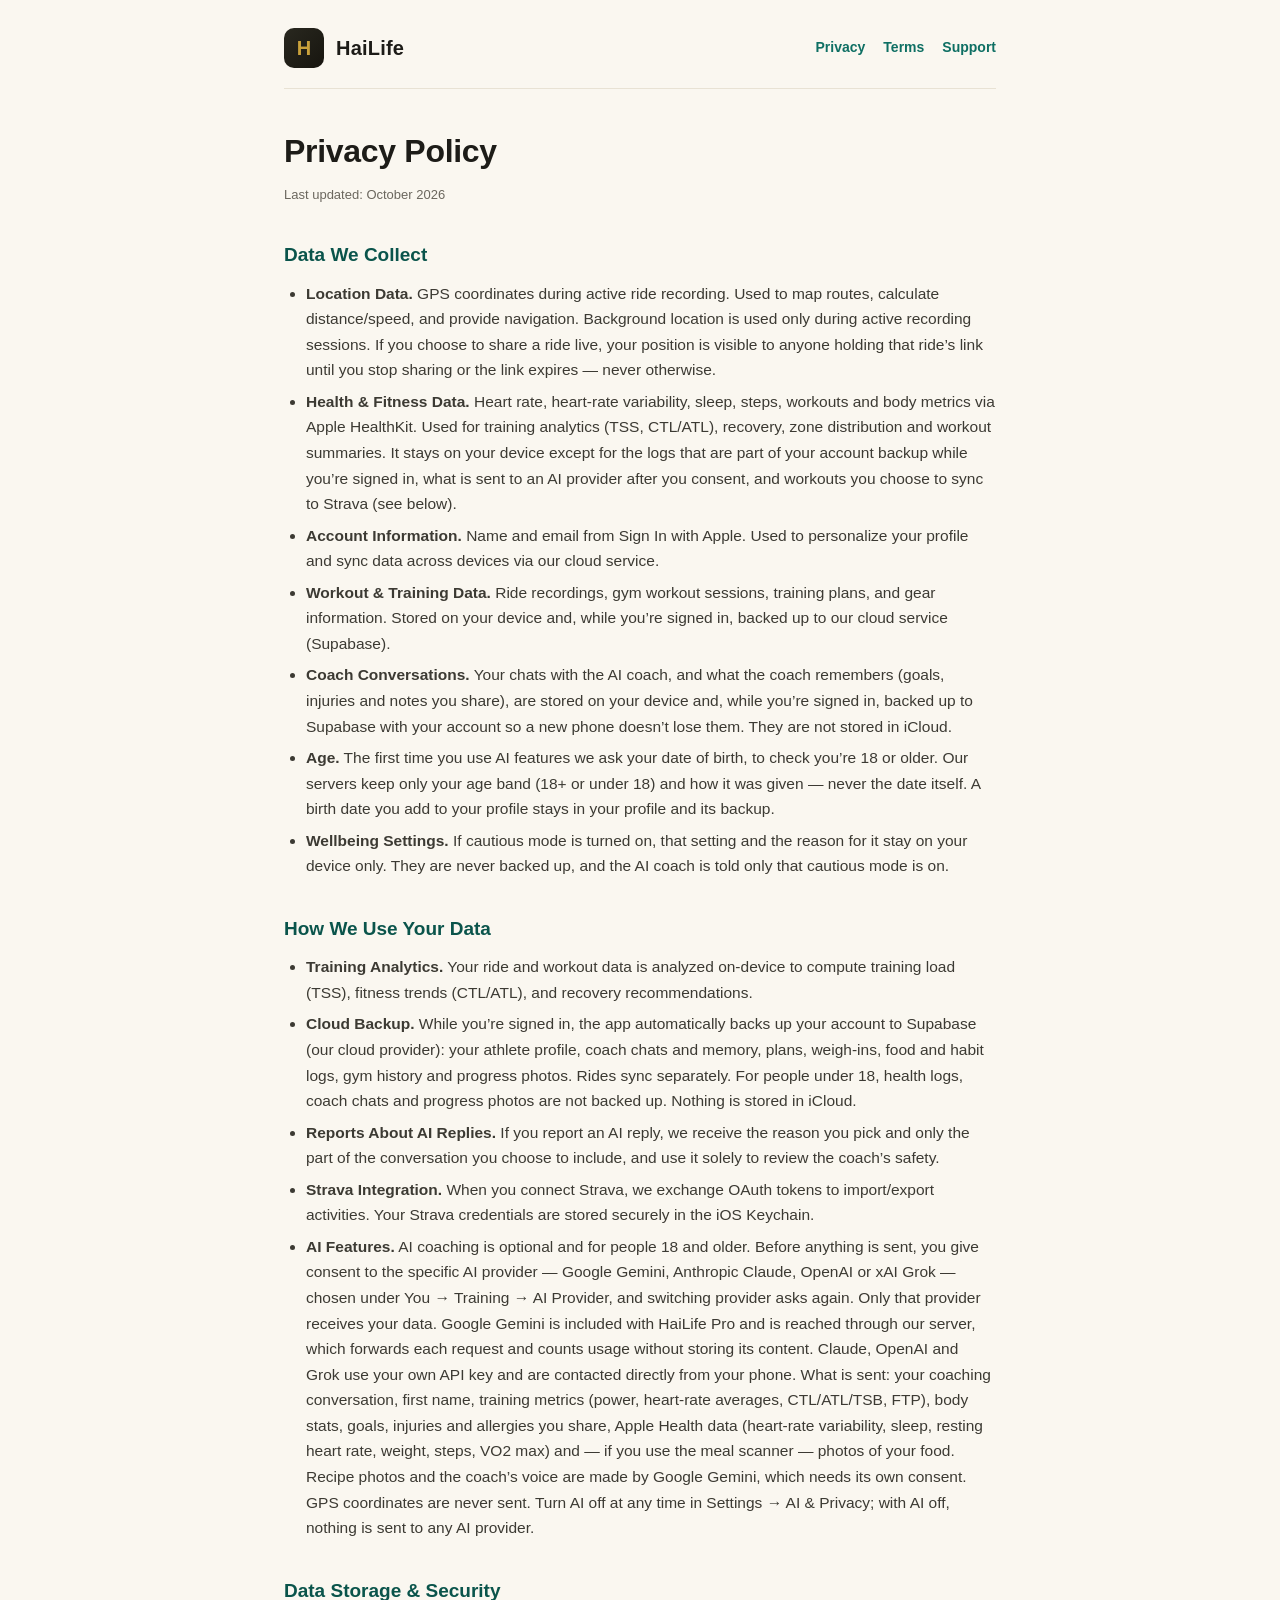
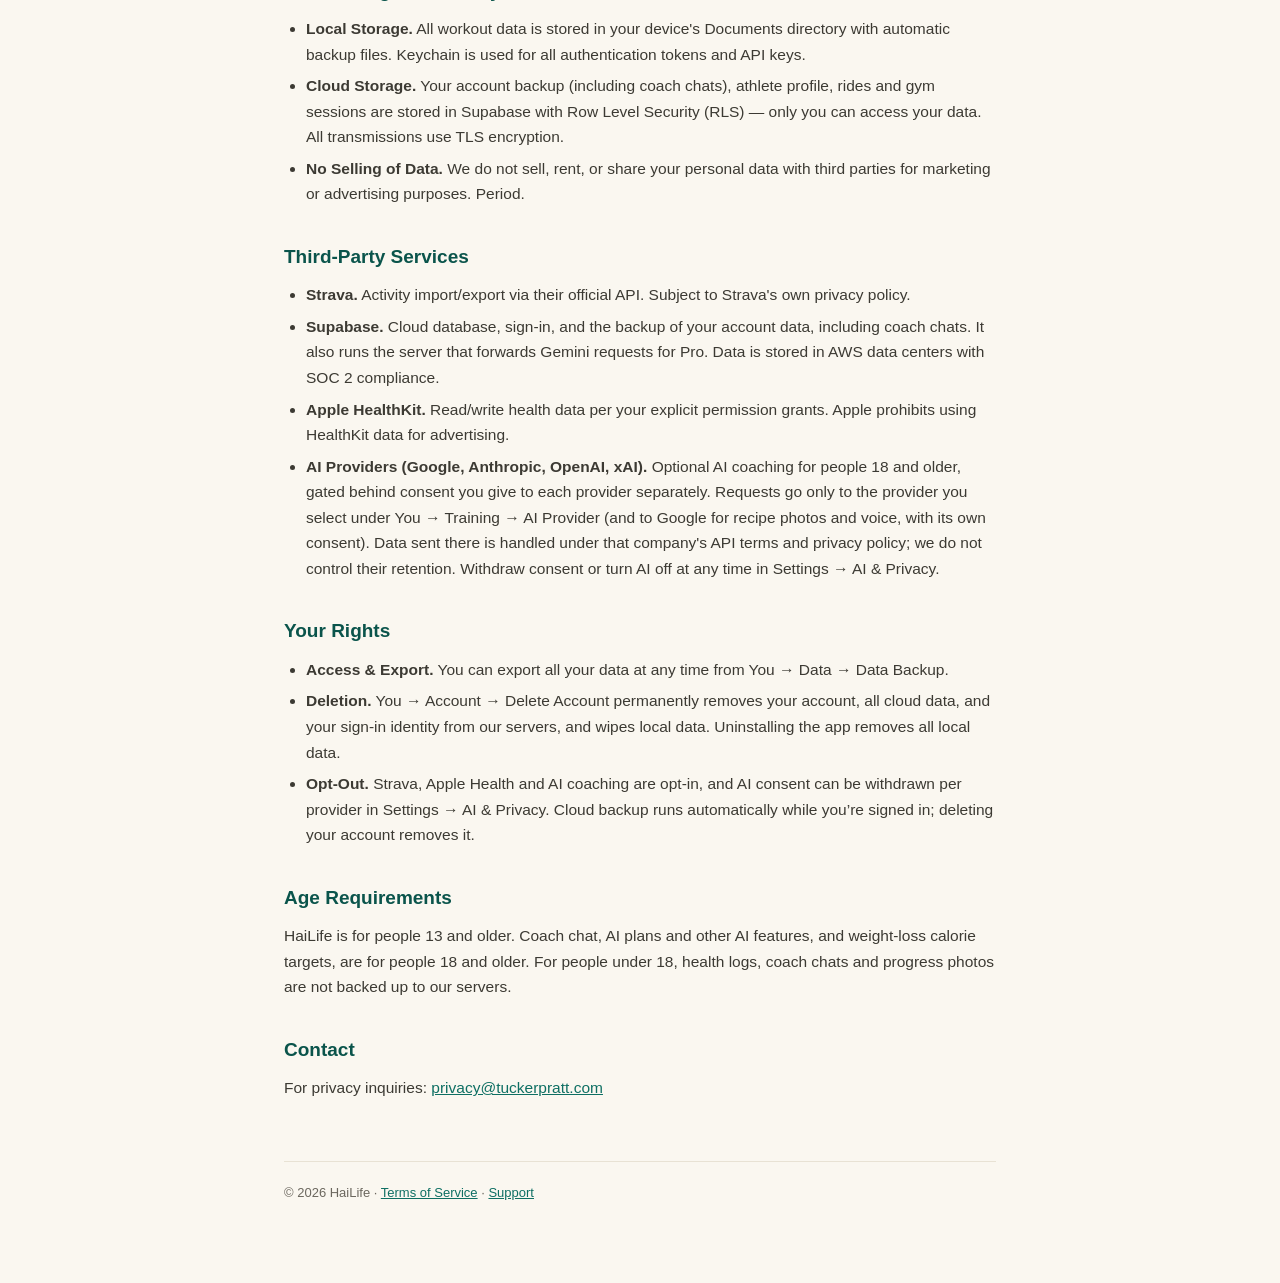
==== privacy.html @ 358e99cd "HaiLife public pages: home, privacy, terms, support, import format Published with GitHub Pages at ht" ====
<!DOCTYPE html>
<html lang="en">
<head>
<meta charset="utf-8">
<meta name="viewport" content="width=device-width, initial-scale=1">
<title>Privacy Policy — HaiLife</title>
<link rel="stylesheet" href="style.css">
</head>
<body>
<div class="wrap">
  <header class="site">
    <div class="mark">H</div>
    <div class="name"><a href="index.html">HaiLife</a></div>
    <nav>
      <a href="privacy.html">Privacy</a>
      <a href="terms.html">Terms</a>
      <a href="support.html">Support</a>
    </nav>
  </header>

  <h1>Privacy Policy</h1>
  <div class="updated">Last updated: October 2026</div>

  <h2>Data We Collect</h2>
  <ul>
    <li><strong>Location Data.</strong> GPS coordinates during active ride recording. Used to map routes, calculate distance/speed, and provide navigation. Background location is used only during active recording sessions. If you choose to share a ride live, your position is visible to anyone holding that ride&rsquo;s link until you stop sharing or the link expires &mdash; never otherwise.</li>
    <li><strong>Health &amp; Fitness Data.</strong> Heart rate, heart-rate variability, sleep, steps, workouts and body metrics via Apple HealthKit. Used for training analytics (TSS, CTL/ATL), recovery, zone distribution and workout summaries. It stays on your device except for the logs that are part of your account backup while you&rsquo;re signed in, what is sent to an AI provider after you consent, and workouts you choose to sync to Strava (see below).</li>
    <li><strong>Account Information.</strong> Name and email from Sign In with Apple. Used to personalize your profile and sync data across devices via our cloud service.</li>
    <li><strong>Workout &amp; Training Data.</strong> Ride recordings, gym workout sessions, training plans, and gear information. Stored on your device and, while you&rsquo;re signed in, backed up to our cloud service (Supabase).</li>
    <li><strong>Coach Conversations.</strong> Your chats with the AI coach, and what the coach remembers (goals, injuries and notes you share), are stored on your device and, while you&rsquo;re signed in, backed up to Supabase with your account so a new phone doesn&rsquo;t lose them. They are not stored in iCloud.</li>
    <li><strong>Age.</strong> The first time you use AI features we ask your date of birth, to check you&rsquo;re 18 or older. Our servers keep only your age band (18+ or under 18) and how it was given &mdash; never the date itself. A birth date you add to your profile stays in your profile and its backup.</li>
    <li><strong>Wellbeing Settings.</strong> If cautious mode is turned on, that setting and the reason for it stay on your device only. They are never backed up, and the AI coach is told only that cautious mode is on.</li>
  </ul>

  <h2>How We Use Your Data</h2>
  <ul>
    <li><strong>Training Analytics.</strong> Your ride and workout data is analyzed on-device to compute training load (TSS), fitness trends (CTL/ATL), and recovery recommendations.</li>
    <li><strong>Cloud Backup.</strong> While you&rsquo;re signed in, the app automatically backs up your account to Supabase (our cloud provider): your athlete profile, coach chats and memory, plans, weigh-ins, food and habit logs, gym history and progress photos. Rides sync separately. For people under 18, health logs, coach chats and progress photos are not backed up. Nothing is stored in iCloud.</li>
    <li><strong>Reports About AI Replies.</strong> If you report an AI reply, we receive the reason you pick and only the part of the conversation you choose to include, and use it solely to review the coach&rsquo;s safety.</li>
    <li><strong>Strava Integration.</strong> When you connect Strava, we exchange OAuth tokens to import/export activities. Your Strava credentials are stored securely in the iOS Keychain.</li>
    <li><strong>AI Features.</strong> AI coaching is optional and for people 18 and older. Before anything is sent, you give consent to the specific AI provider &mdash; Google Gemini, Anthropic Claude, OpenAI or xAI Grok &mdash; chosen under You &rarr; Training &rarr; AI Provider, and switching provider asks again. Only that provider receives your data. Google Gemini is included with HaiLife Pro and is reached through our server, which forwards each request and counts usage without storing its content. Claude, OpenAI and Grok use your own API key and are contacted directly from your phone. What is sent: your coaching conversation, first name, training metrics (power, heart-rate averages, CTL/ATL/TSB, FTP), body stats, goals, injuries and allergies you share, Apple Health data (heart-rate variability, sleep, resting heart rate, weight, steps, VO2 max) and &mdash; if you use the meal scanner &mdash; photos of your food. Recipe photos and the coach&rsquo;s voice are made by Google Gemini, which needs its own consent. GPS coordinates are never sent. Turn AI off at any time in Settings &rarr; AI &amp; Privacy; with AI off, nothing is sent to any AI provider.</li>
  </ul>

  <h2>Data Storage &amp; Security</h2>
  <ul>
    <li><strong>Local Storage.</strong> All workout data is stored in your device's Documents directory with automatic backup files. Keychain is used for all authentication tokens and API keys.</li>
    <li><strong>Cloud Storage.</strong> Your account backup (including coach chats), athlete profile, rides and gym sessions are stored in Supabase with Row Level Security (RLS) &mdash; only you can access your data. All transmissions use TLS encryption.</li>
    <li><strong>No Selling of Data.</strong> We do not sell, rent, or share your personal data with third parties for marketing or advertising purposes. Period.</li>
  </ul>

  <h2>Third-Party Services</h2>
  <ul>
    <li><strong>Strava.</strong> Activity import/export via their official API. Subject to Strava's own privacy policy.</li>
    <li><strong>Supabase.</strong> Cloud database, sign-in, and the backup of your account data, including coach chats. It also runs the server that forwards Gemini requests for Pro. Data is stored in AWS data centers with SOC 2 compliance.</li>
    <li><strong>Apple HealthKit.</strong> Read/write health data per your explicit permission grants. Apple prohibits using HealthKit data for advertising.</li>
    <li><strong>AI Providers (Google, Anthropic, OpenAI, xAI).</strong> Optional AI coaching for people 18 and older, gated behind consent you give to each provider separately. Requests go only to the provider you select under You &rarr; Training &rarr; AI Provider (and to Google for recipe photos and voice, with its own consent). Data sent there is handled under that company's API terms and privacy policy; we do not control their retention. Withdraw consent or turn AI off at any time in Settings &rarr; AI &amp; Privacy.</li>
  </ul>

  <h2>Your Rights</h2>
  <ul>
    <li><strong>Access &amp; Export.</strong> You can export all your data at any time from You &rarr; Data &rarr; Data Backup.</li>
    <li><strong>Deletion.</strong> You &rarr; Account &rarr; Delete Account permanently removes your account, all cloud data, and your sign-in identity from our servers, and wipes local data. Uninstalling the app removes all local data.</li>
    <li><strong>Opt-Out.</strong> Strava, Apple Health and AI coaching are opt-in, and AI consent can be withdrawn per provider in Settings &rarr; AI &amp; Privacy. Cloud backup runs automatically while you&rsquo;re signed in; deleting your account removes it.</li>
  </ul>

  <h2>Age Requirements</h2>
  <p>HaiLife is for people 13 and older. Coach chat, AI plans and other AI features, and weight-loss calorie targets, are for people 18 and older. For people under 18, health logs, coach chats and progress photos are not backed up to our servers.</p>

  <h2>Contact</h2>
  <p>For privacy inquiries: <a href="mailto:privacy@tuckerpratt.com">privacy@tuckerpratt.com</a></p>

  <footer class="site">© 2026 HaiLife · <a href="terms.html">Terms of Service</a> · <a href="support.html">Support</a></footer>
</div>
</body>
</html>
---- style.css ----
/* HaiLife legal pages — shared styles */
:root {
  --bg: #faf7f0;
  --surface: #ffffff;
  --ink: #1d1c18;
  --muted: #6b675e;
  --teal: #0e6f63;
  --teal-dark: #0a544b;
  --gold: #c9a13b;
  --border: #e8e2d4;
}
* { margin: 0; padding: 0; box-sizing: border-box; }
body {
  font-family: -apple-system, BlinkMacSystemFont, "Segoe UI", Roboto, Helvetica, Arial, sans-serif;
  background: var(--bg);
  color: var(--ink);
  line-height: 1.65;
}
.wrap { max-width: 760px; margin: 0 auto; padding: 0 24px 80px; }
header.site {
  padding: 28px 0 20px;
  display: flex; align-items: center; gap: 12px;
  border-bottom: 1px solid var(--border);
  margin-bottom: 36px;
}
.mark {
  width: 40px; height: 40px; border-radius: 10px;
  background: linear-gradient(135px, #29281f, #17150f);
  background: linear-gradient(135deg, #29281f, #17150f);
  color: var(--gold); font-weight: 800; font-size: 20px;
  display: flex; align-items: center; justify-content: center;
}
header.site .name { font-weight: 800; font-size: 20px; letter-spacing: 0.2px; }
header.site .name a { color: var(--ink); text-decoration: none; }
header.site nav { margin-left: auto; display: flex; gap: 18px; }
header.site nav a { color: var(--teal); text-decoration: none; font-size: 14px; font-weight: 600; }
header.site nav a:hover { text-decoration: underline; }
h1 { font-size: 32px; letter-spacing: -0.3px; margin-bottom: 6px; }
.updated { color: var(--muted); font-size: 13px; margin-bottom: 32px; }
h2 { font-size: 19px; margin: 34px 0 10px; color: var(--teal-dark); }
h3 { font-size: 15.5px; margin: 18px 0 4px; }
p, li { font-size: 15.5px; color: #3c3a33; }
p + p { margin-top: 10px; }
ul { padding-left: 22px; margin: 8px 0; }
li { margin: 6px 0; }
a { color: var(--teal); }
.card {
  background: var(--surface); border: 1px solid var(--border);
  border-radius: 14px; padding: 22px 24px; margin: 16px 0;
}
.tiles { display: grid; grid-template-columns: 1fr; gap: 14px; margin-top: 24px; }
@media (min-width: 620px) { .tiles { grid-template-columns: 1fr 1fr; } }
.tile {
  display: block; background: var(--surface); border: 1px solid var(--border);
  border-radius: 14px; padding: 20px 22px; text-decoration: none; color: var(--ink);
}
.tile:hover { border-color: var(--teal); }
.tile .t { font-weight: 700; margin-bottom: 4px; color: var(--teal-dark); }
.tile .d { font-size: 14px; color: var(--muted); }
footer.site {
  margin-top: 60px; padding-top: 20px; border-top: 1px solid var(--border);
  font-size: 13px; color: var(--muted);
}
.shout {
  background: #fdf9ee; border: 1px solid #ecd9a8; border-radius: 12px;
  padding: 14px 18px; font-size: 14.5px; margin: 14px 0;
}
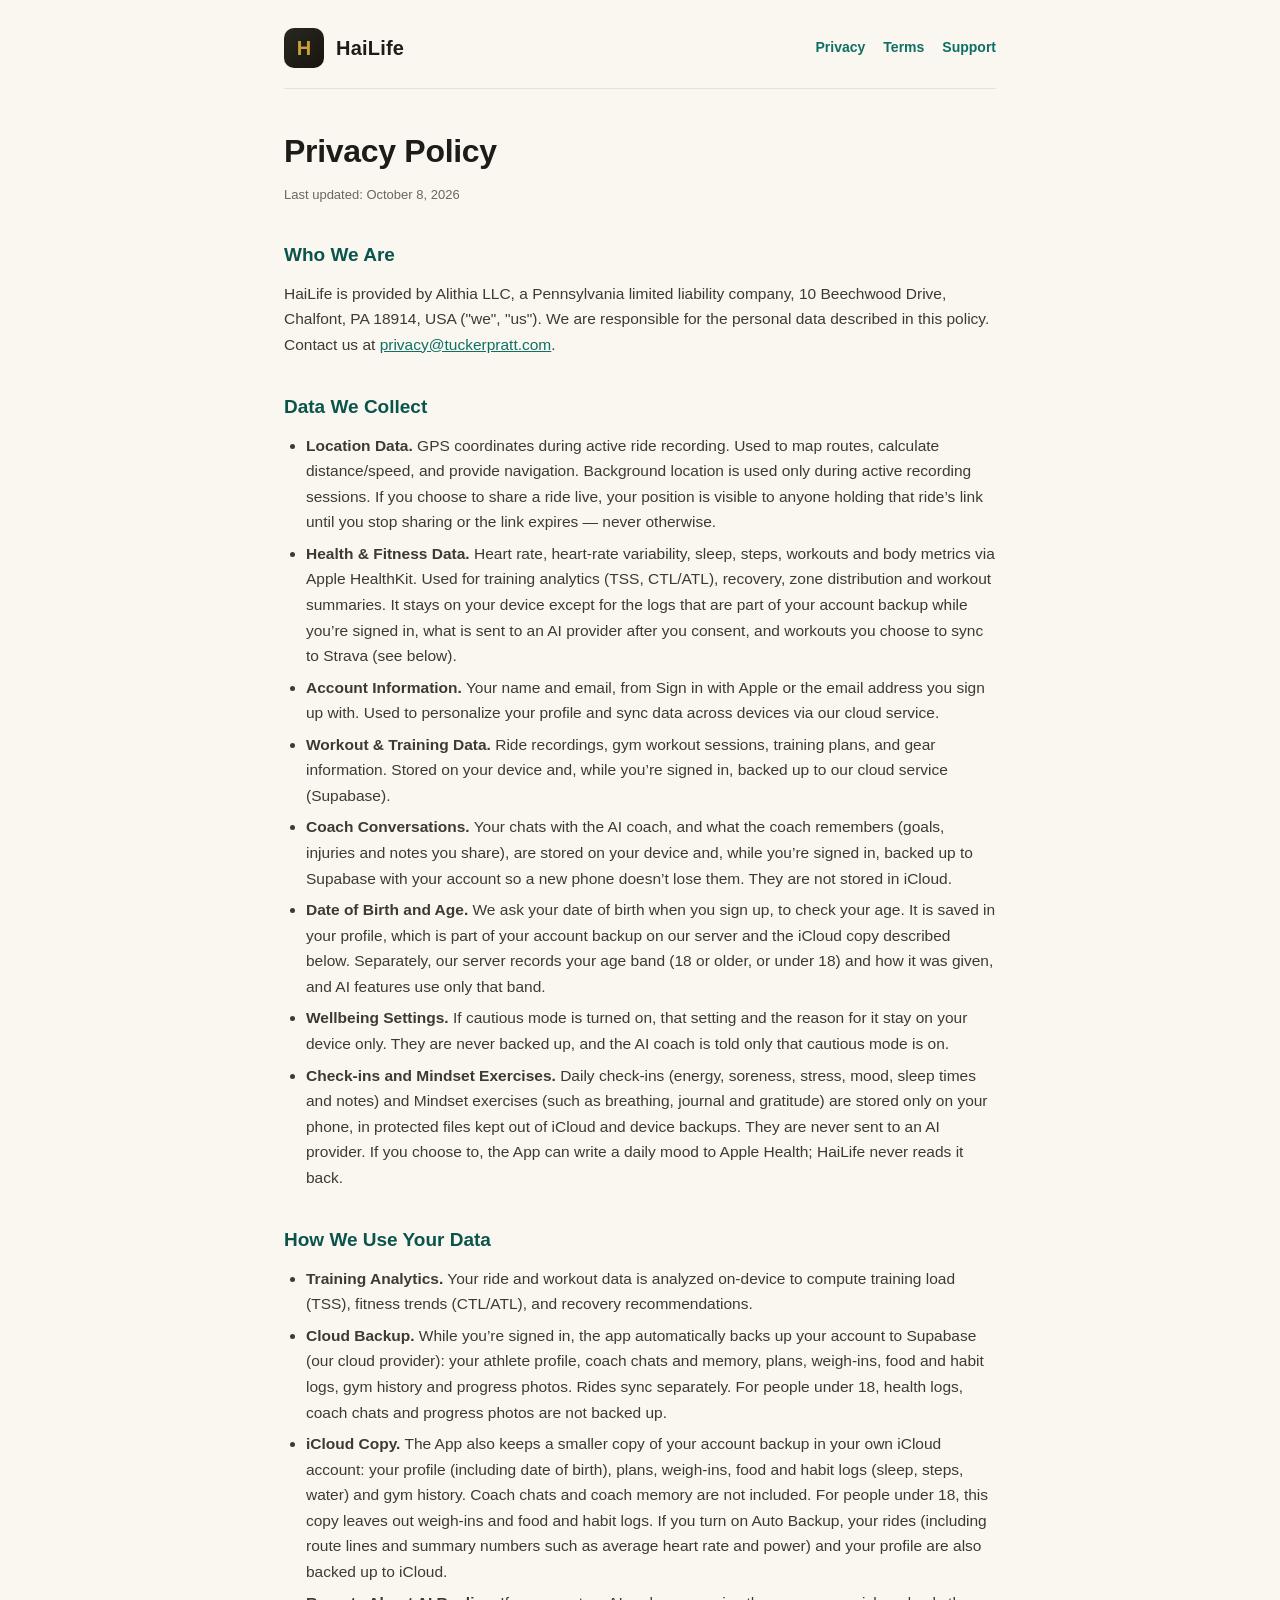
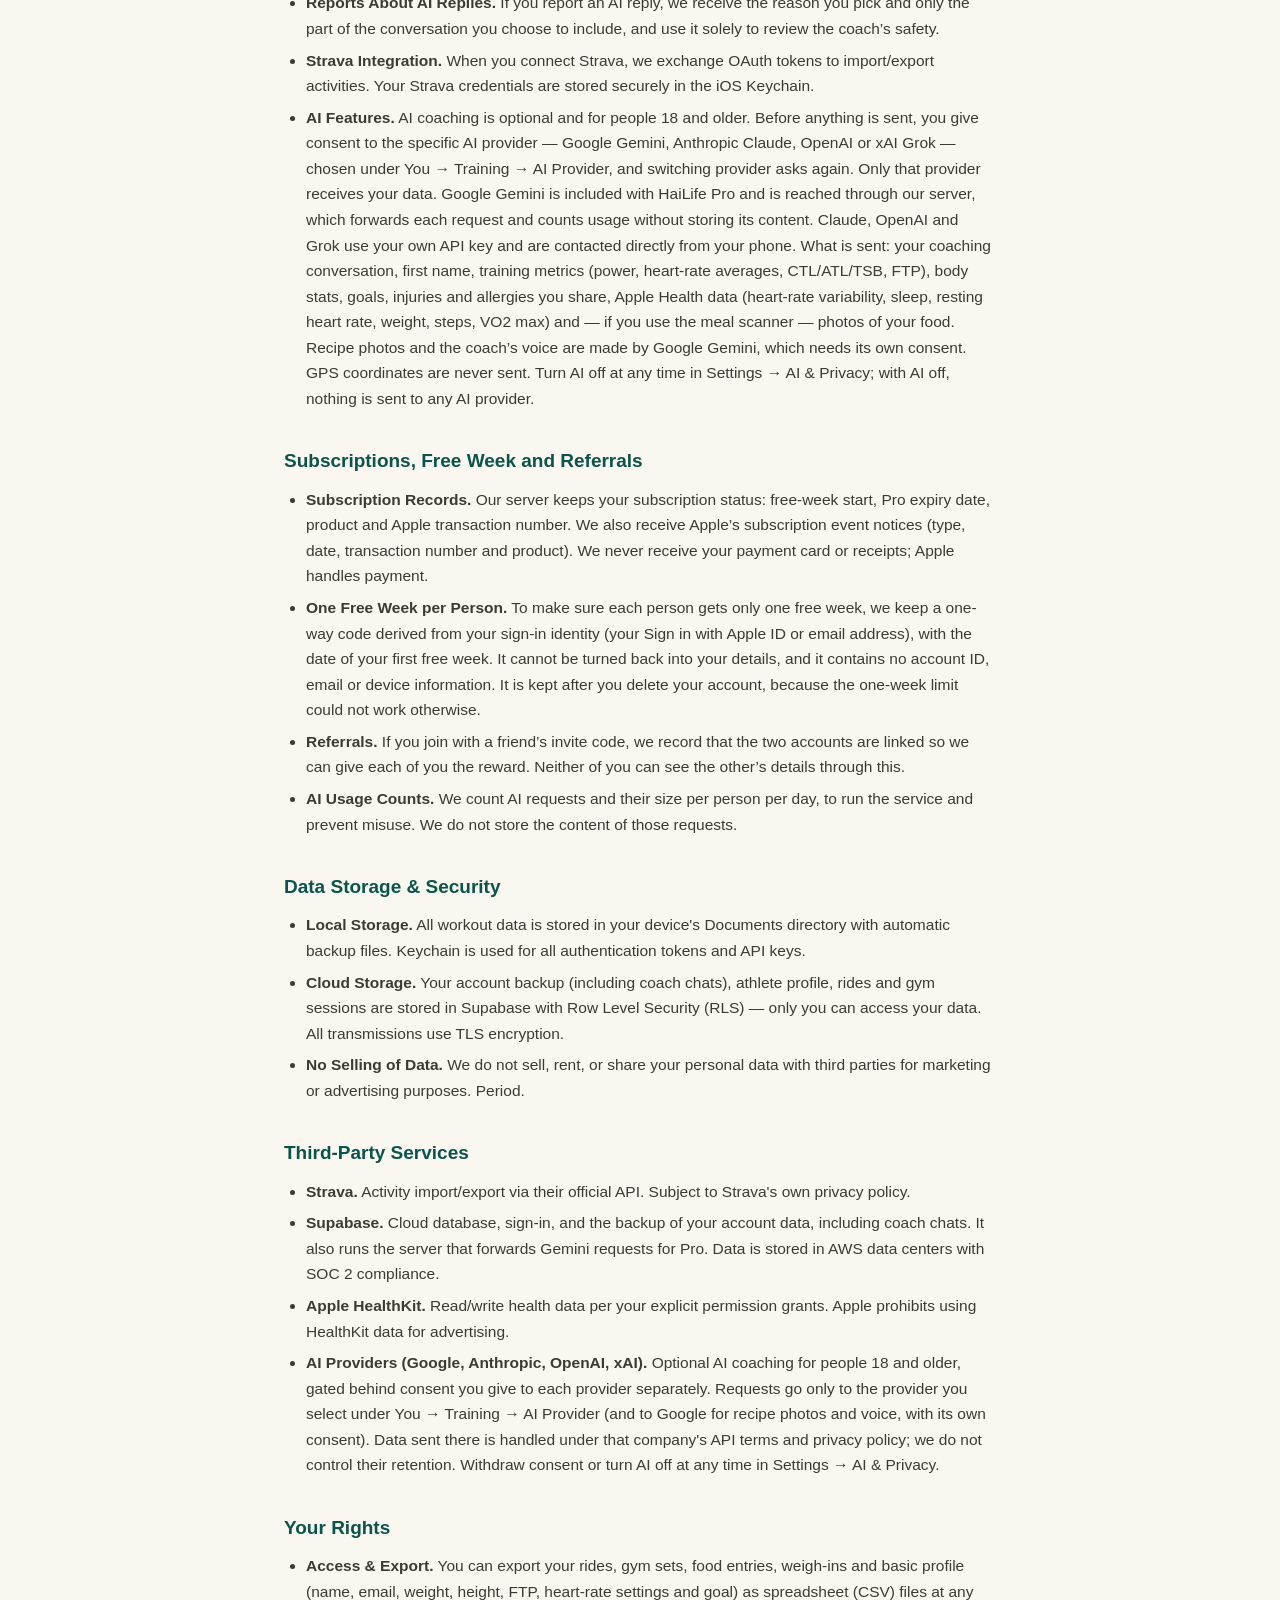
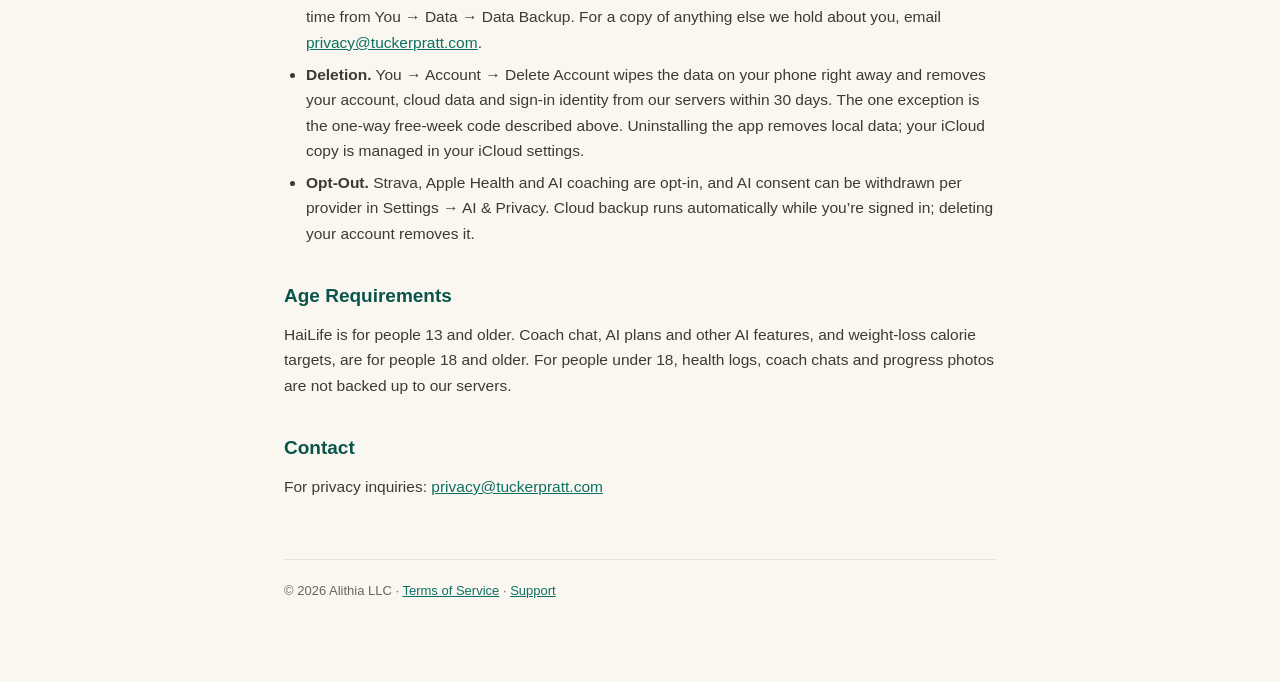
==== commit d3c7c21a: "Pages: HaiLife is provided by Alithia LLC; stronger Terms; accurate Privacy Policy Terms of Service " ====
--- a/privacy.html
+++ b/privacy.html
@@ -19,26 +19,39 @@
   </header>
 
   <h1>Privacy Policy</h1>
-  <div class="updated">Last updated: October 2026</div>
+  <div class="updated">Last updated: October 8, 2026</div>
+
+  <h2>Who We Are</h2>
+  <p>HaiLife is provided by Alithia LLC, a Pennsylvania limited liability company, 10 Beechwood Drive, Chalfont, PA 18914, USA ("we", "us"). We are responsible for the personal data described in this policy. Contact us at <a href="mailto:privacy@tuckerpratt.com">privacy@tuckerpratt.com</a>.</p>
 
   <h2>Data We Collect</h2>
   <ul>
     <li><strong>Location Data.</strong> GPS coordinates during active ride recording. Used to map routes, calculate distance/speed, and provide navigation. Background location is used only during active recording sessions. If you choose to share a ride live, your position is visible to anyone holding that ride&rsquo;s link until you stop sharing or the link expires &mdash; never otherwise.</li>
     <li><strong>Health &amp; Fitness Data.</strong> Heart rate, heart-rate variability, sleep, steps, workouts and body metrics via Apple HealthKit. Used for training analytics (TSS, CTL/ATL), recovery, zone distribution and workout summaries. It stays on your device except for the logs that are part of your account backup while you&rsquo;re signed in, what is sent to an AI provider after you consent, and workouts you choose to sync to Strava (see below).</li>
-    <li><strong>Account Information.</strong> Name and email from Sign In with Apple. Used to personalize your profile and sync data across devices via our cloud service.</li>
+    <li><strong>Account Information.</strong> Your name and email, from Sign in with Apple or the email address you sign up with. Used to personalize your profile and sync data across devices via our cloud service.</li>
     <li><strong>Workout &amp; Training Data.</strong> Ride recordings, gym workout sessions, training plans, and gear information. Stored on your device and, while you&rsquo;re signed in, backed up to our cloud service (Supabase).</li>
     <li><strong>Coach Conversations.</strong> Your chats with the AI coach, and what the coach remembers (goals, injuries and notes you share), are stored on your device and, while you&rsquo;re signed in, backed up to Supabase with your account so a new phone doesn&rsquo;t lose them. They are not stored in iCloud.</li>
-    <li><strong>Age.</strong> The first time you use AI features we ask your date of birth, to check you&rsquo;re 18 or older. Our servers keep only your age band (18+ or under 18) and how it was given &mdash; never the date itself. A birth date you add to your profile stays in your profile and its backup.</li>
+    <li><strong>Date of Birth and Age.</strong> We ask your date of birth when you sign up, to check your age. It is saved in your profile, which is part of your account backup on our server and the iCloud copy described below. Separately, our server records your age band (18 or older, or under 18) and how it was given, and AI features use only that band.</li>
     <li><strong>Wellbeing Settings.</strong> If cautious mode is turned on, that setting and the reason for it stay on your device only. They are never backed up, and the AI coach is told only that cautious mode is on.</li>
+    <li><strong>Check-ins and Mindset Exercises.</strong> Daily check-ins (energy, soreness, stress, mood, sleep times and notes) and Mindset exercises (such as breathing, journal and gratitude) are stored only on your phone, in protected files kept out of iCloud and device backups. They are never sent to an AI provider. If you choose to, the App can write a daily mood to Apple Health; HaiLife never reads it back.</li>
   </ul>
 
   <h2>How We Use Your Data</h2>
   <ul>
     <li><strong>Training Analytics.</strong> Your ride and workout data is analyzed on-device to compute training load (TSS), fitness trends (CTL/ATL), and recovery recommendations.</li>
-    <li><strong>Cloud Backup.</strong> While you&rsquo;re signed in, the app automatically backs up your account to Supabase (our cloud provider): your athlete profile, coach chats and memory, plans, weigh-ins, food and habit logs, gym history and progress photos. Rides sync separately. For people under 18, health logs, coach chats and progress photos are not backed up. Nothing is stored in iCloud.</li>
+    <li><strong>Cloud Backup.</strong> While you&rsquo;re signed in, the app automatically backs up your account to Supabase (our cloud provider): your athlete profile, coach chats and memory, plans, weigh-ins, food and habit logs, gym history and progress photos. Rides sync separately. For people under 18, health logs, coach chats and progress photos are not backed up.</li>
+    <li><strong>iCloud Copy.</strong> The App also keeps a smaller copy of your account backup in your own iCloud account: your profile (including date of birth), plans, weigh-ins, food and habit logs (sleep, steps, water) and gym history. Coach chats and coach memory are not included. For people under 18, this copy leaves out weigh-ins and food and habit logs. If you turn on Auto Backup, your rides (including route lines and summary numbers such as average heart rate and power) and your profile are also backed up to iCloud.</li>
     <li><strong>Reports About AI Replies.</strong> If you report an AI reply, we receive the reason you pick and only the part of the conversation you choose to include, and use it solely to review the coach&rsquo;s safety.</li>
     <li><strong>Strava Integration.</strong> When you connect Strava, we exchange OAuth tokens to import/export activities. Your Strava credentials are stored securely in the iOS Keychain.</li>
     <li><strong>AI Features.</strong> AI coaching is optional and for people 18 and older. Before anything is sent, you give consent to the specific AI provider &mdash; Google Gemini, Anthropic Claude, OpenAI or xAI Grok &mdash; chosen under You &rarr; Training &rarr; AI Provider, and switching provider asks again. Only that provider receives your data. Google Gemini is included with HaiLife Pro and is reached through our server, which forwards each request and counts usage without storing its content. Claude, OpenAI and Grok use your own API key and are contacted directly from your phone. What is sent: your coaching conversation, first name, training metrics (power, heart-rate averages, CTL/ATL/TSB, FTP), body stats, goals, injuries and allergies you share, Apple Health data (heart-rate variability, sleep, resting heart rate, weight, steps, VO2 max) and &mdash; if you use the meal scanner &mdash; photos of your food. Recipe photos and the coach&rsquo;s voice are made by Google Gemini, which needs its own consent. GPS coordinates are never sent. Turn AI off at any time in Settings &rarr; AI &amp; Privacy; with AI off, nothing is sent to any AI provider.</li>
+  </ul>
+
+  <h2>Subscriptions, Free Week and Referrals</h2>
+  <ul>
+    <li><strong>Subscription Records.</strong> Our server keeps your subscription status: free-week start, Pro expiry date, product and Apple transaction number. We also receive Apple&rsquo;s subscription event notices (type, date, transaction number and product). We never receive your payment card or receipts; Apple handles payment.</li>
+    <li><strong>One Free Week per Person.</strong> To make sure each person gets only one free week, we keep a one-way code derived from your sign-in identity (your Sign in with Apple ID or email address), with the date of your first free week. It cannot be turned back into your details, and it contains no account ID, email or device information. It is kept after you delete your account, because the one-week limit could not work otherwise.</li>
+    <li><strong>Referrals.</strong> If you join with a friend&rsquo;s invite code, we record that the two accounts are linked so we can give each of you the reward. Neither of you can see the other&rsquo;s details through this.</li>
+    <li><strong>AI Usage Counts.</strong> We count AI requests and their size per person per day, to run the service and prevent misuse. We do not store the content of those requests.</li>
   </ul>
 
   <h2>Data Storage &amp; Security</h2>
@@ -58,8 +71,8 @@
 
   <h2>Your Rights</h2>
   <ul>
-    <li><strong>Access &amp; Export.</strong> You can export all your data at any time from You &rarr; Data &rarr; Data Backup.</li>
-    <li><strong>Deletion.</strong> You &rarr; Account &rarr; Delete Account permanently removes your account, all cloud data, and your sign-in identity from our servers, and wipes local data. Uninstalling the app removes all local data.</li>
+    <li><strong>Access &amp; Export.</strong> You can export your rides, gym sets, food entries, weigh-ins and basic profile (name, email, weight, height, FTP, heart-rate settings and goal) as spreadsheet (CSV) files at any time from You &rarr; Data &rarr; Data Backup. For a copy of anything else we hold about you, email <a href="mailto:privacy@tuckerpratt.com">privacy@tuckerpratt.com</a>.</li>
+    <li><strong>Deletion.</strong> You &rarr; Account &rarr; Delete Account wipes the data on your phone right away and removes your account, cloud data and sign-in identity from our servers within 30 days. The one exception is the one-way free-week code described above. Uninstalling the app removes local data; your iCloud copy is managed in your iCloud settings.</li>
     <li><strong>Opt-Out.</strong> Strava, Apple Health and AI coaching are opt-in, and AI consent can be withdrawn per provider in Settings &rarr; AI &amp; Privacy. Cloud backup runs automatically while you&rsquo;re signed in; deleting your account removes it.</li>
   </ul>
 
@@ -69,7 +82,7 @@
   <h2>Contact</h2>
   <p>For privacy inquiries: <a href="mailto:privacy@tuckerpratt.com">privacy@tuckerpratt.com</a></p>
 
-  <footer class="site">© 2026 HaiLife · <a href="terms.html">Terms of Service</a> · <a href="support.html">Support</a></footer>
+  <footer class="site">© 2026 Alithia LLC · <a href="terms.html">Terms of Service</a> · <a href="support.html">Support</a></footer>
 </div>
 </body>
 </html>
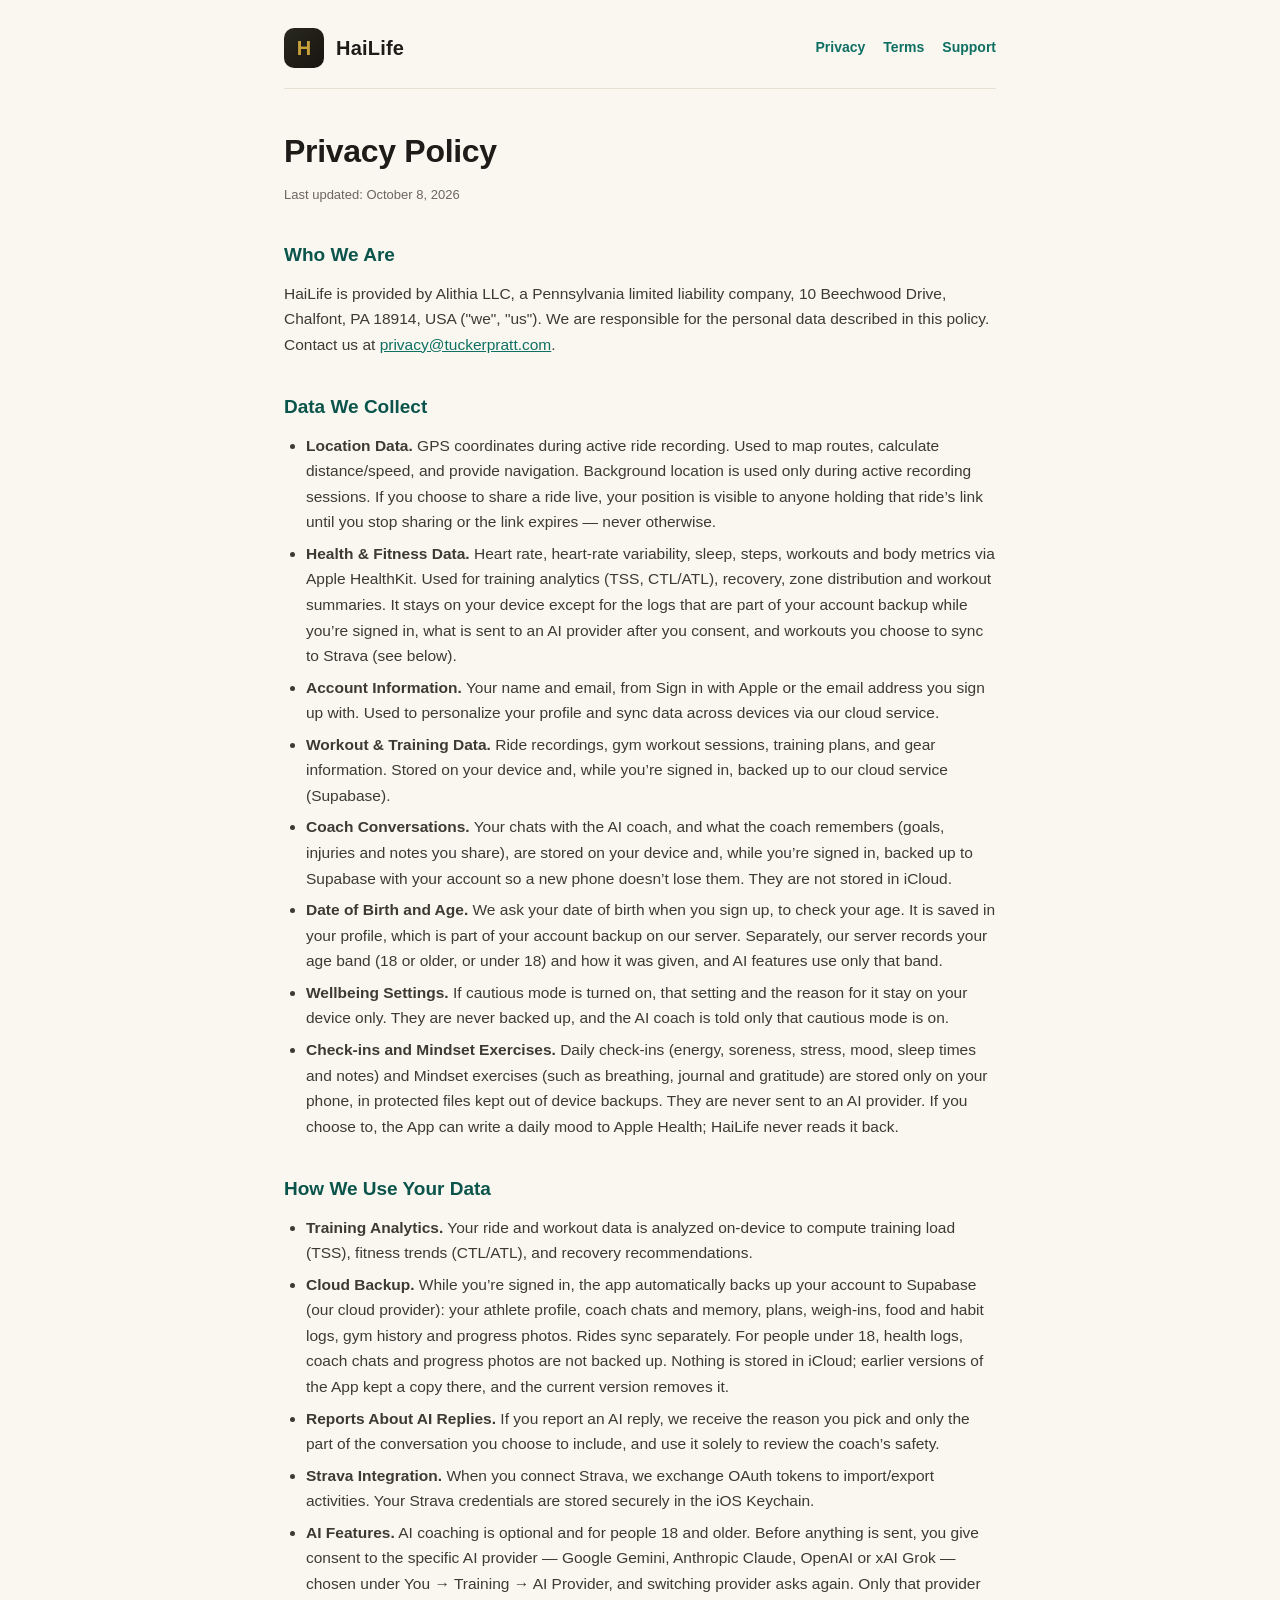
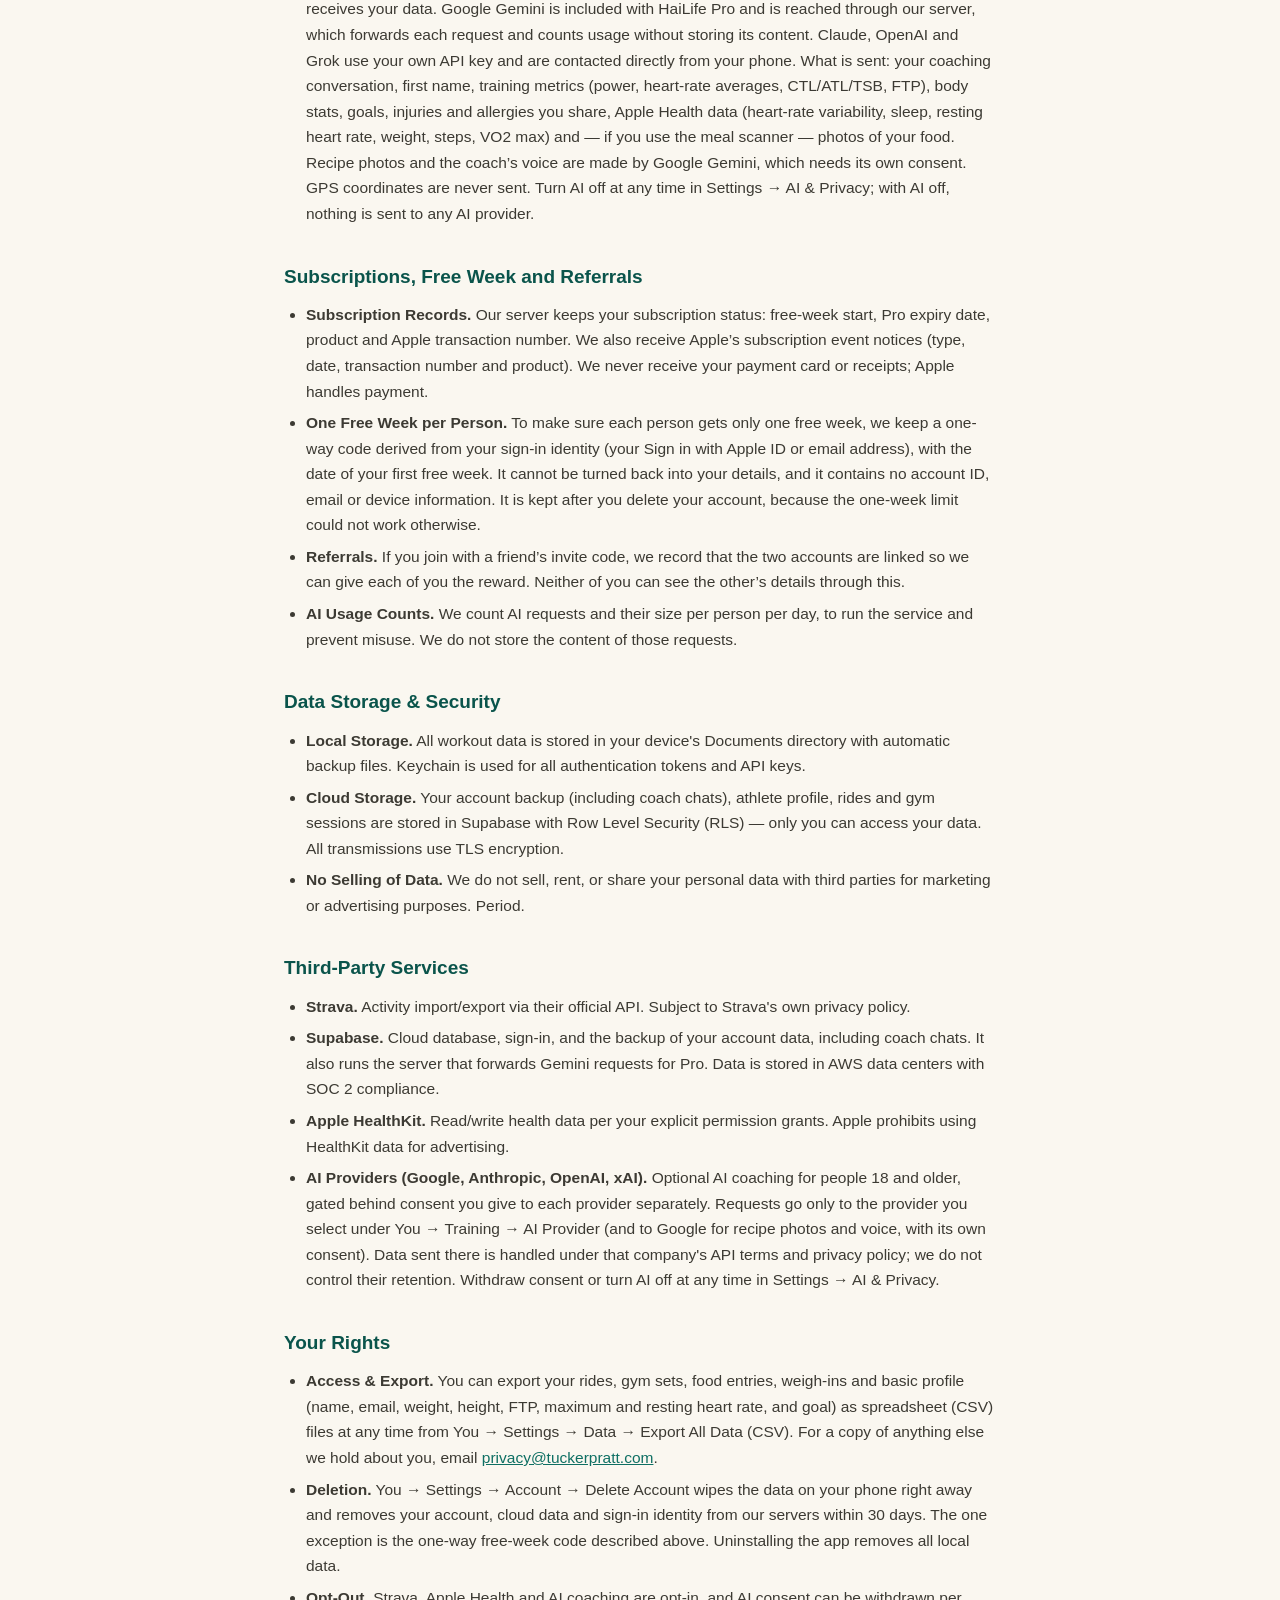
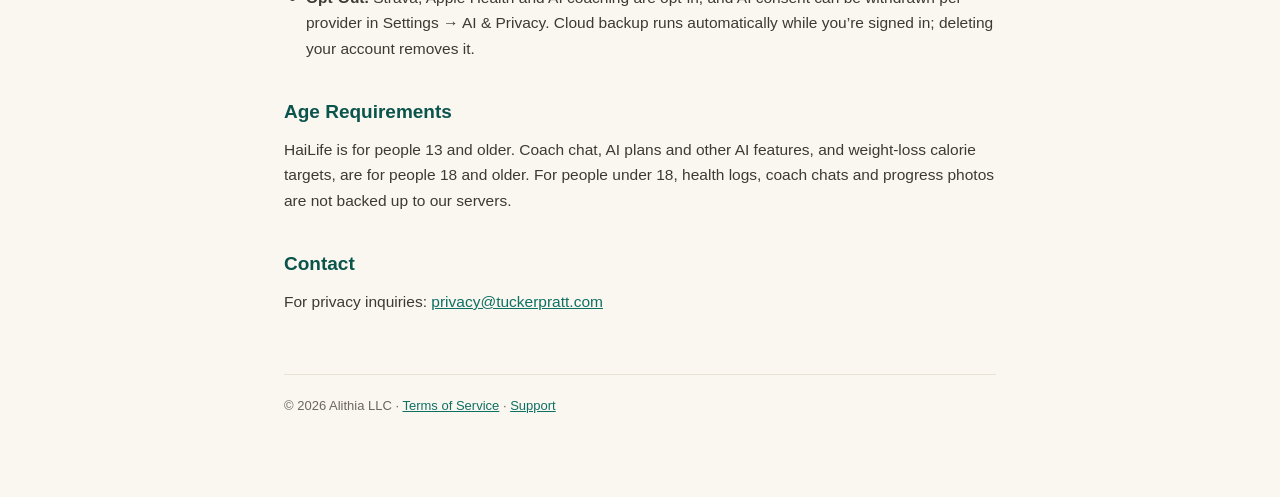
==== commit 816b2c7d: "Pages: nothing is stored in iCloud; correct Settings paths Co-Authored-By: Claude Opus 5.5 <noreply@" ====
--- a/privacy.html
+++ b/privacy.html
@@ -31,16 +31,15 @@
     <li><strong>Account Information.</strong> Your name and email, from Sign in with Apple or the email address you sign up with. Used to personalize your profile and sync data across devices via our cloud service.</li>
     <li><strong>Workout &amp; Training Data.</strong> Ride recordings, gym workout sessions, training plans, and gear information. Stored on your device and, while you&rsquo;re signed in, backed up to our cloud service (Supabase).</li>
     <li><strong>Coach Conversations.</strong> Your chats with the AI coach, and what the coach remembers (goals, injuries and notes you share), are stored on your device and, while you&rsquo;re signed in, backed up to Supabase with your account so a new phone doesn&rsquo;t lose them. They are not stored in iCloud.</li>
-    <li><strong>Date of Birth and Age.</strong> We ask your date of birth when you sign up, to check your age. It is saved in your profile, which is part of your account backup on our server and the iCloud copy described below. Separately, our server records your age band (18 or older, or under 18) and how it was given, and AI features use only that band.</li>
+    <li><strong>Date of Birth and Age.</strong> We ask your date of birth when you sign up, to check your age. It is saved in your profile, which is part of your account backup on our server. Separately, our server records your age band (18 or older, or under 18) and how it was given, and AI features use only that band.</li>
     <li><strong>Wellbeing Settings.</strong> If cautious mode is turned on, that setting and the reason for it stay on your device only. They are never backed up, and the AI coach is told only that cautious mode is on.</li>
-    <li><strong>Check-ins and Mindset Exercises.</strong> Daily check-ins (energy, soreness, stress, mood, sleep times and notes) and Mindset exercises (such as breathing, journal and gratitude) are stored only on your phone, in protected files kept out of iCloud and device backups. They are never sent to an AI provider. If you choose to, the App can write a daily mood to Apple Health; HaiLife never reads it back.</li>
+    <li><strong>Check-ins and Mindset Exercises.</strong> Daily check-ins (energy, soreness, stress, mood, sleep times and notes) and Mindset exercises (such as breathing, journal and gratitude) are stored only on your phone, in protected files kept out of device backups. They are never sent to an AI provider. If you choose to, the App can write a daily mood to Apple Health; HaiLife never reads it back.</li>
   </ul>
 
   <h2>How We Use Your Data</h2>
   <ul>
     <li><strong>Training Analytics.</strong> Your ride and workout data is analyzed on-device to compute training load (TSS), fitness trends (CTL/ATL), and recovery recommendations.</li>
-    <li><strong>Cloud Backup.</strong> While you&rsquo;re signed in, the app automatically backs up your account to Supabase (our cloud provider): your athlete profile, coach chats and memory, plans, weigh-ins, food and habit logs, gym history and progress photos. Rides sync separately. For people under 18, health logs, coach chats and progress photos are not backed up.</li>
-    <li><strong>iCloud Copy.</strong> The App also keeps a smaller copy of your account backup in your own iCloud account: your profile (including date of birth), plans, weigh-ins, food and habit logs (sleep, steps, water) and gym history. Coach chats and coach memory are not included. For people under 18, this copy leaves out weigh-ins and food and habit logs. If you turn on Auto Backup, your rides (including route lines and summary numbers such as average heart rate and power) and your profile are also backed up to iCloud.</li>
+    <li><strong>Cloud Backup.</strong> While you&rsquo;re signed in, the app automatically backs up your account to Supabase (our cloud provider): your athlete profile, coach chats and memory, plans, weigh-ins, food and habit logs, gym history and progress photos. Rides sync separately. For people under 18, health logs, coach chats and progress photos are not backed up. Nothing is stored in iCloud; earlier versions of the App kept a copy there, and the current version removes it.</li>
     <li><strong>Reports About AI Replies.</strong> If you report an AI reply, we receive the reason you pick and only the part of the conversation you choose to include, and use it solely to review the coach&rsquo;s safety.</li>
     <li><strong>Strava Integration.</strong> When you connect Strava, we exchange OAuth tokens to import/export activities. Your Strava credentials are stored securely in the iOS Keychain.</li>
     <li><strong>AI Features.</strong> AI coaching is optional and for people 18 and older. Before anything is sent, you give consent to the specific AI provider &mdash; Google Gemini, Anthropic Claude, OpenAI or xAI Grok &mdash; chosen under You &rarr; Training &rarr; AI Provider, and switching provider asks again. Only that provider receives your data. Google Gemini is included with HaiLife Pro and is reached through our server, which forwards each request and counts usage without storing its content. Claude, OpenAI and Grok use your own API key and are contacted directly from your phone. What is sent: your coaching conversation, first name, training metrics (power, heart-rate averages, CTL/ATL/TSB, FTP), body stats, goals, injuries and allergies you share, Apple Health data (heart-rate variability, sleep, resting heart rate, weight, steps, VO2 max) and &mdash; if you use the meal scanner &mdash; photos of your food. Recipe photos and the coach&rsquo;s voice are made by Google Gemini, which needs its own consent. GPS coordinates are never sent. Turn AI off at any time in Settings &rarr; AI &amp; Privacy; with AI off, nothing is sent to any AI provider.</li>
@@ -71,8 +70,8 @@
 
   <h2>Your Rights</h2>
   <ul>
-    <li><strong>Access &amp; Export.</strong> You can export your rides, gym sets, food entries, weigh-ins and basic profile (name, email, weight, height, FTP, heart-rate settings and goal) as spreadsheet (CSV) files at any time from You &rarr; Data &rarr; Data Backup. For a copy of anything else we hold about you, email <a href="mailto:privacy@tuckerpratt.com">privacy@tuckerpratt.com</a>.</li>
-    <li><strong>Deletion.</strong> You &rarr; Account &rarr; Delete Account wipes the data on your phone right away and removes your account, cloud data and sign-in identity from our servers within 30 days. The one exception is the one-way free-week code described above. Uninstalling the app removes local data; your iCloud copy is managed in your iCloud settings.</li>
+    <li><strong>Access &amp; Export.</strong> You can export your rides, gym sets, food entries, weigh-ins and basic profile (name, email, weight, height, FTP, maximum and resting heart rate, and goal) as spreadsheet (CSV) files at any time from You &rarr; Settings &rarr; Data &rarr; Export All Data (CSV). For a copy of anything else we hold about you, email <a href="mailto:privacy@tuckerpratt.com">privacy@tuckerpratt.com</a>.</li>
+    <li><strong>Deletion.</strong> You &rarr; Settings &rarr; Account &rarr; Delete Account wipes the data on your phone right away and removes your account, cloud data and sign-in identity from our servers within 30 days. The one exception is the one-way free-week code described above. Uninstalling the app removes all local data.</li>
     <li><strong>Opt-Out.</strong> Strava, Apple Health and AI coaching are opt-in, and AI consent can be withdrawn per provider in Settings &rarr; AI &amp; Privacy. Cloud backup runs automatically while you&rsquo;re signed in; deleting your account removes it.</li>
   </ul>
 
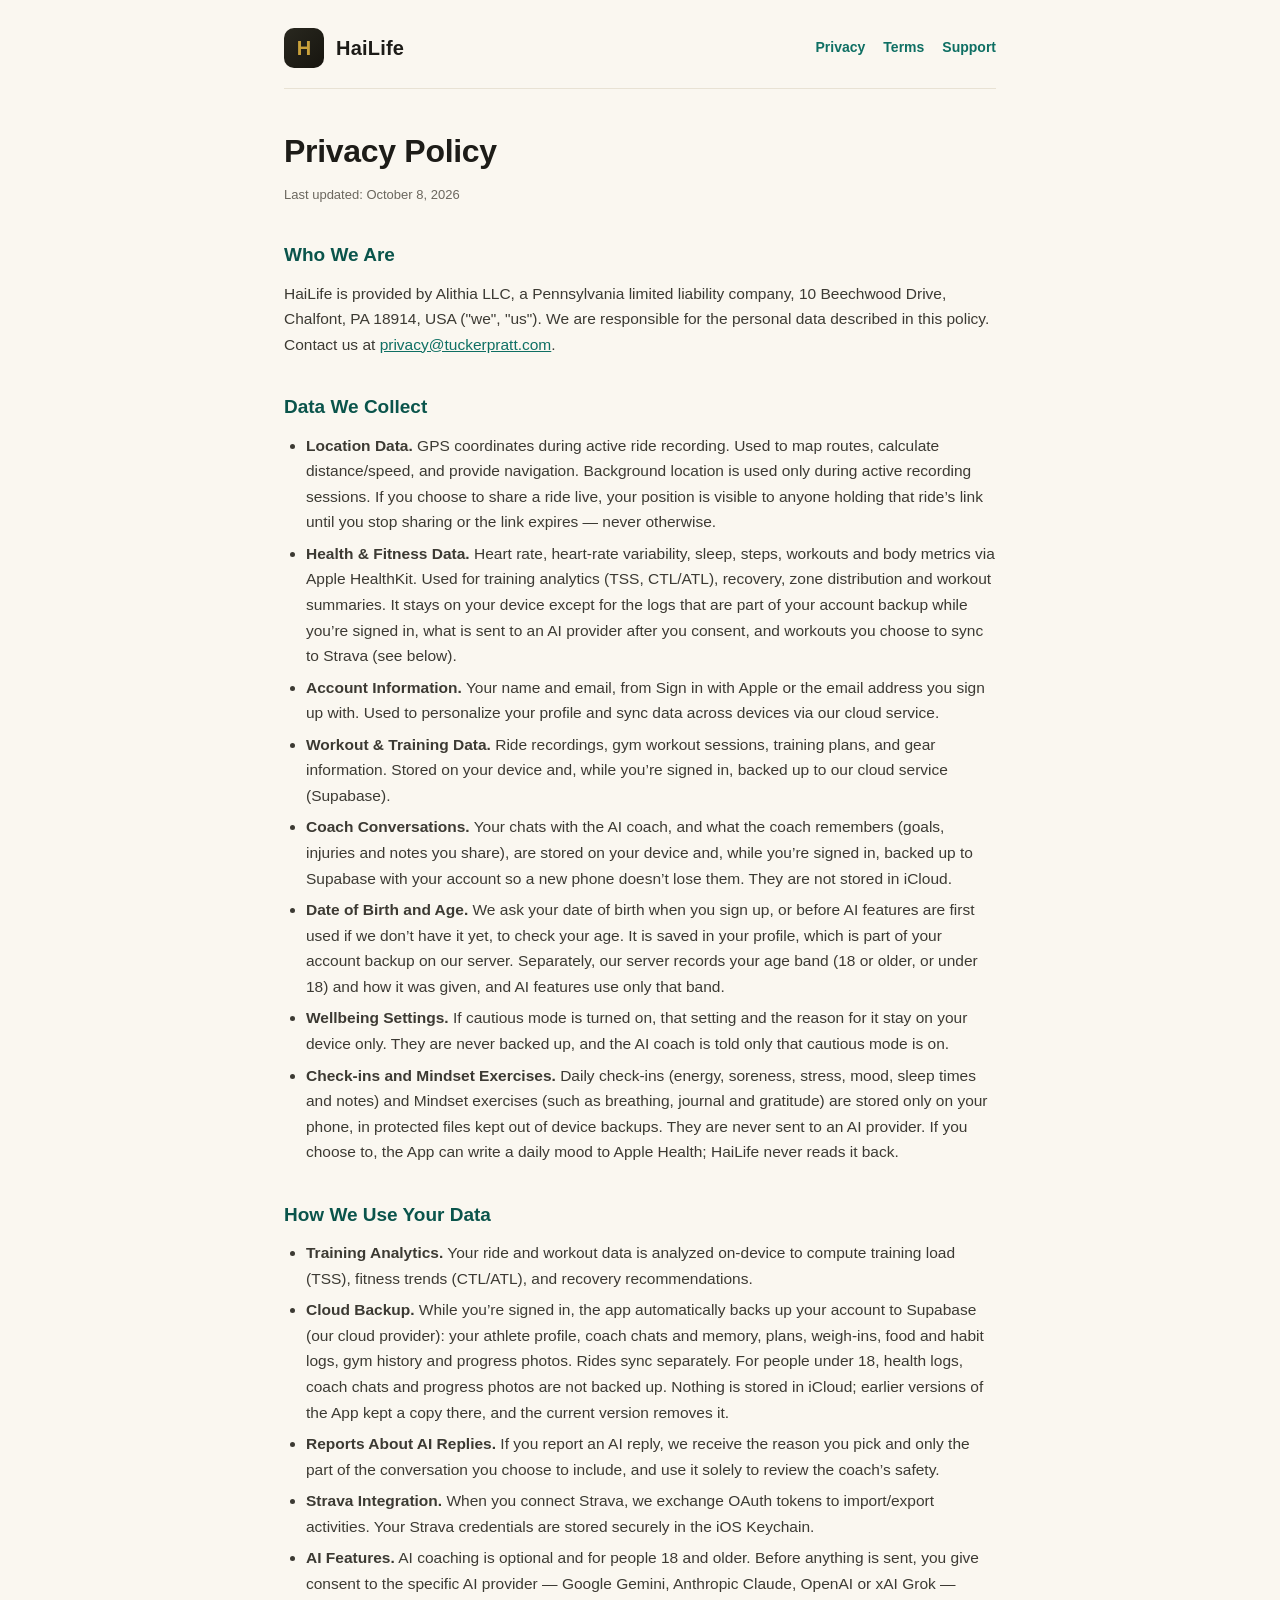
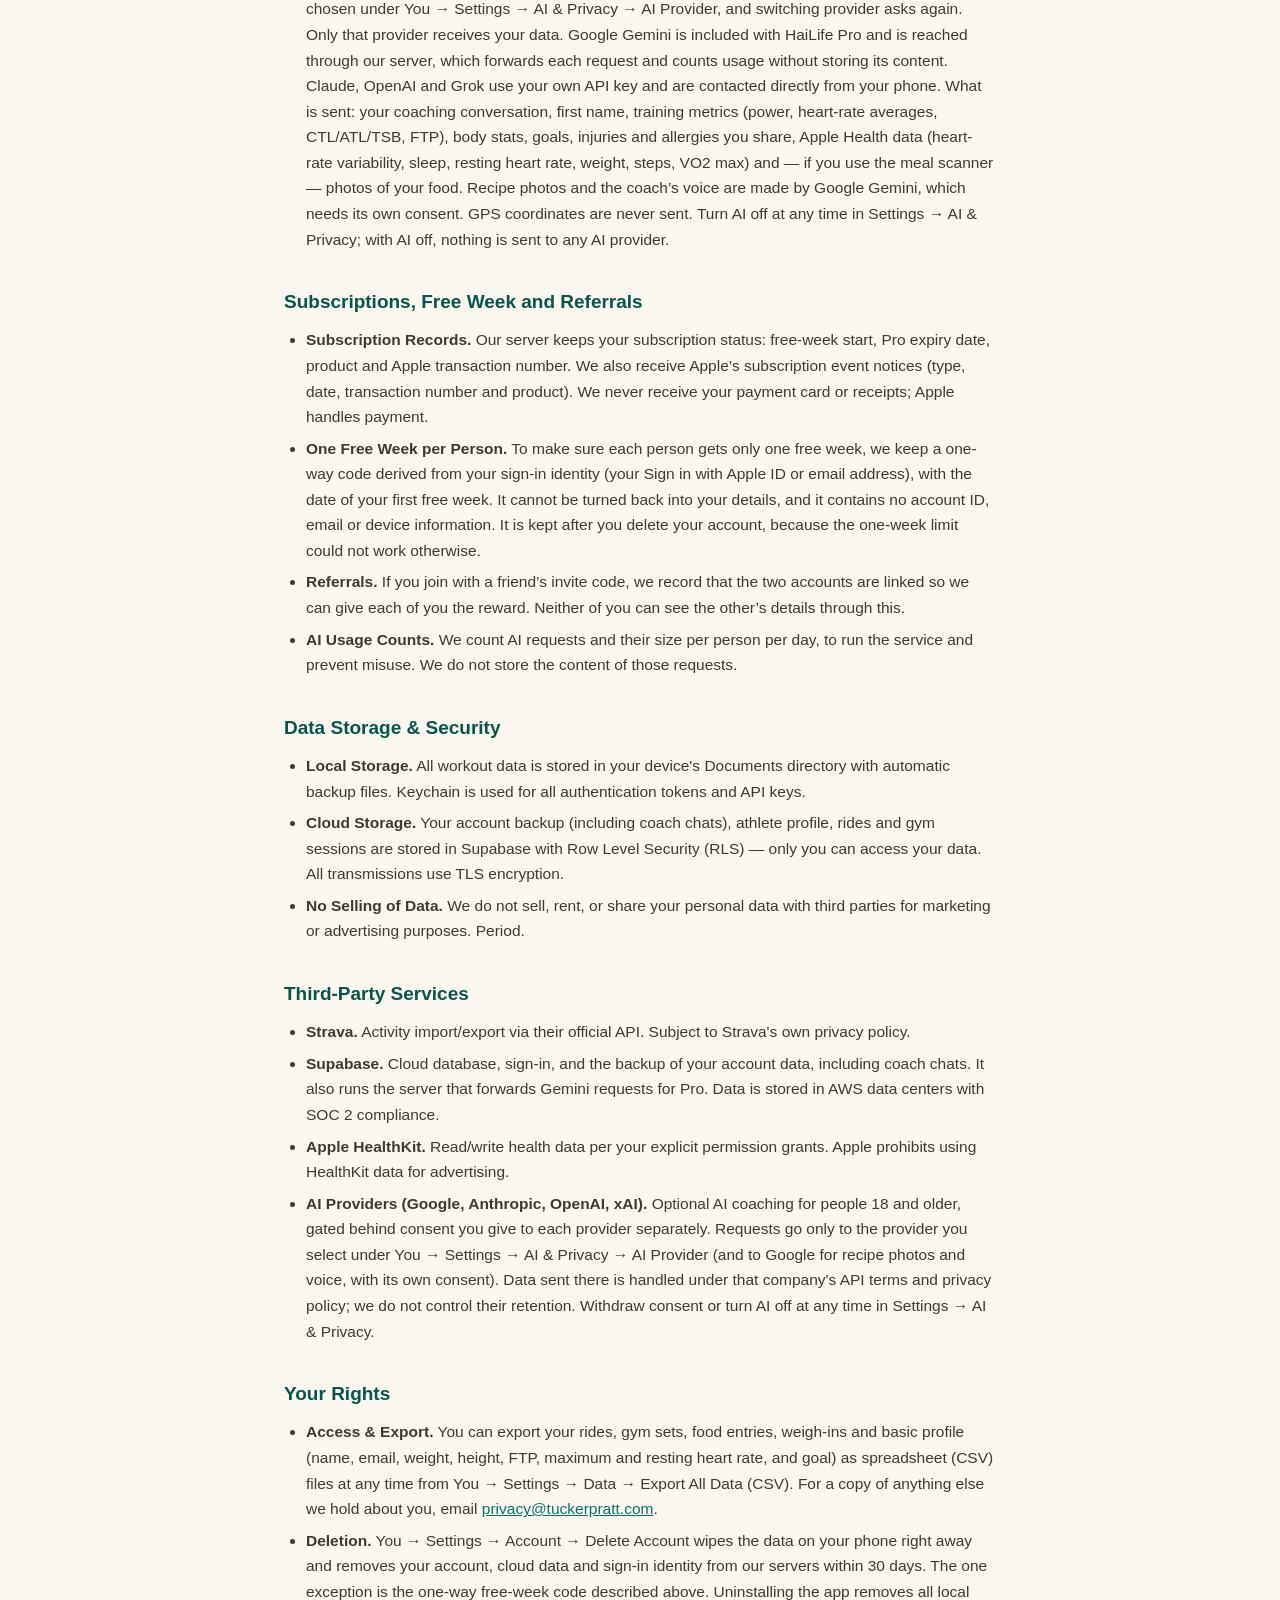
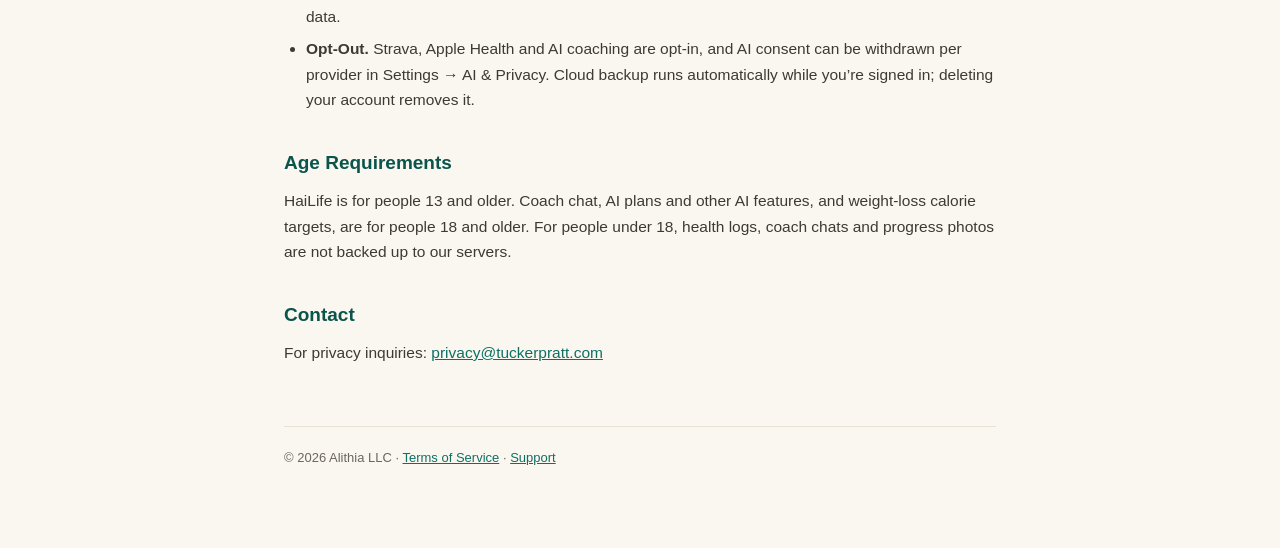
==== commit 7a6eb292: "Pages: date of birth timing; AI Provider path Co-Authored-By: Claude Opus 5.5 <noreply@anthropic.com" ====
--- a/privacy.html
+++ b/privacy.html
@@ -31,7 +31,7 @@
     <li><strong>Account Information.</strong> Your name and email, from Sign in with Apple or the email address you sign up with. Used to personalize your profile and sync data across devices via our cloud service.</li>
     <li><strong>Workout &amp; Training Data.</strong> Ride recordings, gym workout sessions, training plans, and gear information. Stored on your device and, while you&rsquo;re signed in, backed up to our cloud service (Supabase).</li>
     <li><strong>Coach Conversations.</strong> Your chats with the AI coach, and what the coach remembers (goals, injuries and notes you share), are stored on your device and, while you&rsquo;re signed in, backed up to Supabase with your account so a new phone doesn&rsquo;t lose them. They are not stored in iCloud.</li>
-    <li><strong>Date of Birth and Age.</strong> We ask your date of birth when you sign up, to check your age. It is saved in your profile, which is part of your account backup on our server. Separately, our server records your age band (18 or older, or under 18) and how it was given, and AI features use only that band.</li>
+    <li><strong>Date of Birth and Age.</strong> We ask your date of birth when you sign up, or before AI features are first used if we don&rsquo;t have it yet, to check your age. It is saved in your profile, which is part of your account backup on our server. Separately, our server records your age band (18 or older, or under 18) and how it was given, and AI features use only that band.</li>
     <li><strong>Wellbeing Settings.</strong> If cautious mode is turned on, that setting and the reason for it stay on your device only. They are never backed up, and the AI coach is told only that cautious mode is on.</li>
     <li><strong>Check-ins and Mindset Exercises.</strong> Daily check-ins (energy, soreness, stress, mood, sleep times and notes) and Mindset exercises (such as breathing, journal and gratitude) are stored only on your phone, in protected files kept out of device backups. They are never sent to an AI provider. If you choose to, the App can write a daily mood to Apple Health; HaiLife never reads it back.</li>
   </ul>
@@ -42,7 +42,7 @@
     <li><strong>Cloud Backup.</strong> While you&rsquo;re signed in, the app automatically backs up your account to Supabase (our cloud provider): your athlete profile, coach chats and memory, plans, weigh-ins, food and habit logs, gym history and progress photos. Rides sync separately. For people under 18, health logs, coach chats and progress photos are not backed up. Nothing is stored in iCloud; earlier versions of the App kept a copy there, and the current version removes it.</li>
     <li><strong>Reports About AI Replies.</strong> If you report an AI reply, we receive the reason you pick and only the part of the conversation you choose to include, and use it solely to review the coach&rsquo;s safety.</li>
     <li><strong>Strava Integration.</strong> When you connect Strava, we exchange OAuth tokens to import/export activities. Your Strava credentials are stored securely in the iOS Keychain.</li>
-    <li><strong>AI Features.</strong> AI coaching is optional and for people 18 and older. Before anything is sent, you give consent to the specific AI provider &mdash; Google Gemini, Anthropic Claude, OpenAI or xAI Grok &mdash; chosen under You &rarr; Training &rarr; AI Provider, and switching provider asks again. Only that provider receives your data. Google Gemini is included with HaiLife Pro and is reached through our server, which forwards each request and counts usage without storing its content. Claude, OpenAI and Grok use your own API key and are contacted directly from your phone. What is sent: your coaching conversation, first name, training metrics (power, heart-rate averages, CTL/ATL/TSB, FTP), body stats, goals, injuries and allergies you share, Apple Health data (heart-rate variability, sleep, resting heart rate, weight, steps, VO2 max) and &mdash; if you use the meal scanner &mdash; photos of your food. Recipe photos and the coach&rsquo;s voice are made by Google Gemini, which needs its own consent. GPS coordinates are never sent. Turn AI off at any time in Settings &rarr; AI &amp; Privacy; with AI off, nothing is sent to any AI provider.</li>
+    <li><strong>AI Features.</strong> AI coaching is optional and for people 18 and older. Before anything is sent, you give consent to the specific AI provider &mdash; Google Gemini, Anthropic Claude, OpenAI or xAI Grok &mdash; chosen under You &rarr; Settings &rarr; AI &amp; Privacy &rarr; AI Provider, and switching provider asks again. Only that provider receives your data. Google Gemini is included with HaiLife Pro and is reached through our server, which forwards each request and counts usage without storing its content. Claude, OpenAI and Grok use your own API key and are contacted directly from your phone. What is sent: your coaching conversation, first name, training metrics (power, heart-rate averages, CTL/ATL/TSB, FTP), body stats, goals, injuries and allergies you share, Apple Health data (heart-rate variability, sleep, resting heart rate, weight, steps, VO2 max) and &mdash; if you use the meal scanner &mdash; photos of your food. Recipe photos and the coach&rsquo;s voice are made by Google Gemini, which needs its own consent. GPS coordinates are never sent. Turn AI off at any time in Settings &rarr; AI &amp; Privacy; with AI off, nothing is sent to any AI provider.</li>
   </ul>
 
   <h2>Subscriptions, Free Week and Referrals</h2>
@@ -65,7 +65,7 @@
     <li><strong>Strava.</strong> Activity import/export via their official API. Subject to Strava's own privacy policy.</li>
     <li><strong>Supabase.</strong> Cloud database, sign-in, and the backup of your account data, including coach chats. It also runs the server that forwards Gemini requests for Pro. Data is stored in AWS data centers with SOC 2 compliance.</li>
     <li><strong>Apple HealthKit.</strong> Read/write health data per your explicit permission grants. Apple prohibits using HealthKit data for advertising.</li>
-    <li><strong>AI Providers (Google, Anthropic, OpenAI, xAI).</strong> Optional AI coaching for people 18 and older, gated behind consent you give to each provider separately. Requests go only to the provider you select under You &rarr; Training &rarr; AI Provider (and to Google for recipe photos and voice, with its own consent). Data sent there is handled under that company's API terms and privacy policy; we do not control their retention. Withdraw consent or turn AI off at any time in Settings &rarr; AI &amp; Privacy.</li>
+    <li><strong>AI Providers (Google, Anthropic, OpenAI, xAI).</strong> Optional AI coaching for people 18 and older, gated behind consent you give to each provider separately. Requests go only to the provider you select under You &rarr; Settings &rarr; AI &amp; Privacy &rarr; AI Provider (and to Google for recipe photos and voice, with its own consent). Data sent there is handled under that company's API terms and privacy policy; we do not control their retention. Withdraw consent or turn AI off at any time in Settings &rarr; AI &amp; Privacy.</li>
   </ul>
 
   <h2>Your Rights</h2>
